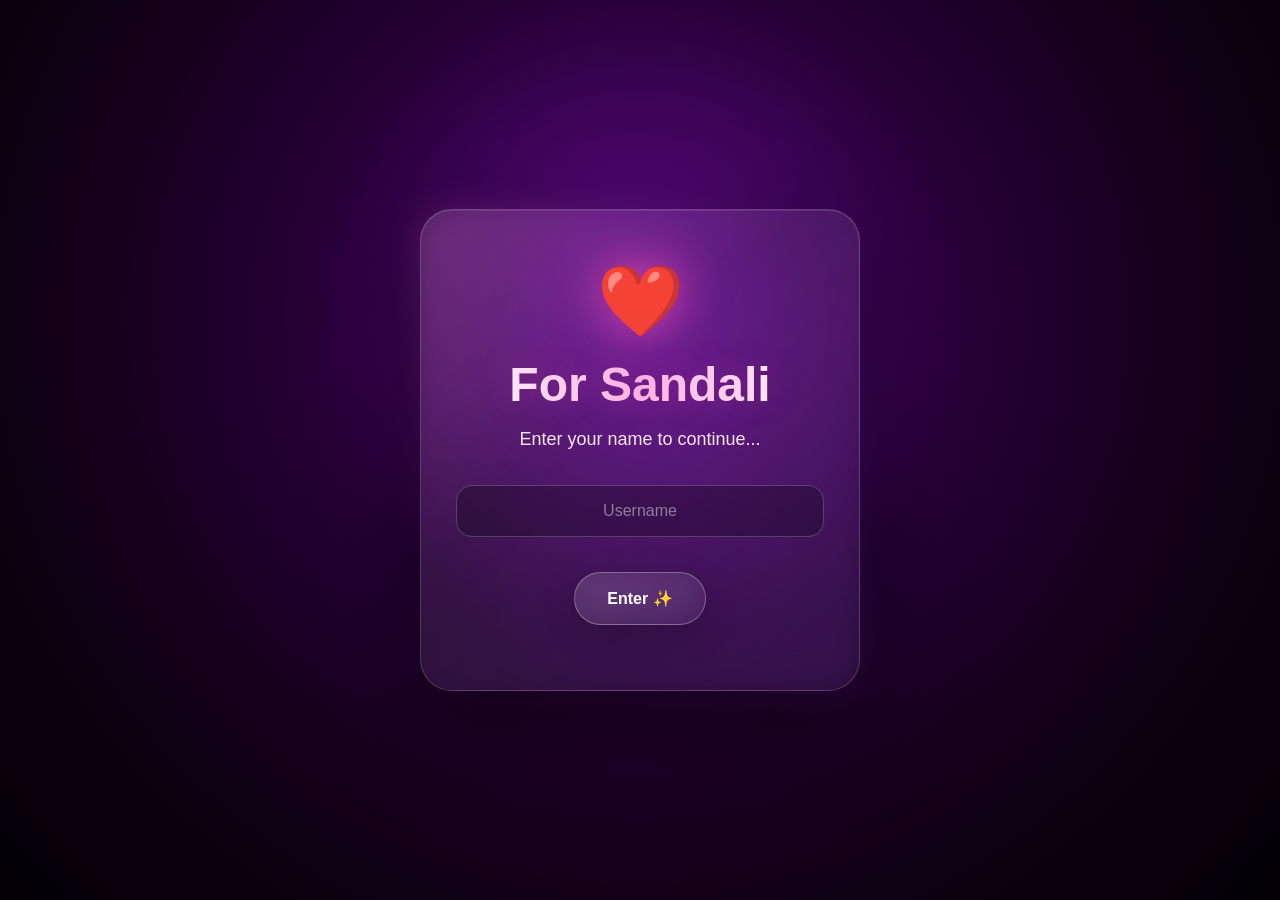
==== index.html @ a313956f "Update index.html" ====
<!DOCTYPE html>
<html lang="si">

<head>
    <meta charset="UTF-8">
    <meta name="viewport" content="width=device-width, initial-scale=1.0">

    <title>For Sandali ❤️</title>

    <link rel="stylesheet" href="style.css">
</head>

<body>

<div id="stars"></div>
<div id="hearts"></div>


<!-- Floating save icon used by the global text-edit system -->
<div id="floatingSaveIcon" class="floating-save-icon hidden">💾</div>


<!-- ================================
     LOGIN
================================ -->

<section id="login" class="scene active">

    <div class="login-box">

        <div class="login-heart">❤️</div>

        <h1 class="editable" data-edit-key="loginTitle">For Sandali</h1>

        <p class="editable" data-edit-key="loginSubtitle">Enter your name to continue...</p>

        <input
            id="usernameInput"
            type="text"
            placeholder="Username"
            autocomplete="off"
        >

        <button id="loginButton" class="main-button">
            Enter ✨
        </button>

        <p id="loginError" class="login-error"></p>

    </div>

</section>


<!-- ================================
     MUSIC
================================ -->

<input
    type="file"
    id="musicInput"
    accept="audio/*"
    hidden
>

<div id="musicControls" class="music-controls hidden">

    <button id="musicButton">
        🎵 Music
    </button>

    <button id="removeMusicButton">
        🗑 Remove
    </button>

</div>

<audio id="music" loop preload="auto">
    <source src="audio/birthday.MP3" type="audio/mpeg">
</audio>


<!-- ================================
     INTRO
================================ -->

<section id="intro" class="scene">

    <div class="scene-content">

        <div class="tiny-title editable" data-edit-key="introTiny">
            A LITTLE SOMETHING
        </div>

        <h1 class="editable" data-edit-key="introTitle">Sandali...</h1>

        <p class="intro-line editable" data-edit-key="introText">
            I made a little place<br>
            just for you. ❤️
        </p>

        <button id="startButton" class="main-button">
            Enter My Little World ✨
        </button>

    </div>

</section>


<!-- ================================
     BIRTHDAY
================================ -->

<section id="birthday" class="scene">

    <div class="scene-content">

        <div class="date editable" data-edit-key="birthdayDate">
            27 • 08 • 2026
        </div>

        <div class="cake">
            🎂
        </div>

        <h1 class="editable" data-edit-key="birthdayTitle">Happy Birthday</h1>

        <h2 class="editable" data-edit-key="birthdaySubtitle">Sandali ❤️</h2>

        <p class="editable" data-edit-key="birthdayText">
            අද දවස ඔයාගේ...
            <br>
            ඒ නිසා මේ පොඩි surprise එකත් ඔයාට.
        </p>

        <button id="memoriesButton" class="main-button">
            Our Memories 📸
        </button>

    </div>

</section>


<!-- ================================
     MEMORIES
================================ -->

<section id="memories" class="scene">

    <div class="page-container">

        <div class="section-title">

            <span class="editable" data-edit-key="memoriesNum">01</span>

            <h1 class="editable" data-edit-key="memoriesTitle">Our Memories</h1>

            <p class="editable" data-edit-key="memoriesSubtitle">
                Things I don't want to forget...
            </p>

        </div>


        <!-- UPLOAD -->

        <label
            for="photoInput"
            class="upload-box"
            id="photoUploadBox"
        >

            <div class="upload-icon">
                ＋
            </div>

            <strong>
                Click to Upload Photos
            </strong>

            <small>
                Select multiple photos
            </small>

        </label>

        <input
            type="file"
            id="photoInput"
            accept="image/*"
            multiple
            hidden
        >


        <div id="gallery" class="gallery"></div>


        <button id="letterButton" class="main-button">
            There's Something I Want To Say 💌
        </button>

    </div>

</section>


<!-- ================================
     LETTER
================================ -->

<section id="letter" class="scene">

    <div class="page-container letter-page">

        <div class="section-title">

            <span class="editable" data-edit-key="letterNum">02</span>

            <h1 class="editable" data-edit-key="letterSectionTitle">A Letter For You</h1>

            <p class="editable" data-edit-key="letterSectionSubtitle">
                There are things I don't always say...
            </p>

        </div>


        <div
            id="letterText"
            class="letter-paper"
            contenteditable="false"
        >

            <h2>සඳාලි,</h2>

            <p>
                අද ඔයාගේ birthday එක කියන එකට
                වඩා, ඔයා මගේ ජීවිතේට ආපු එක ගැන
                අද මට හිතෙන්නෙ.
            </p>

            <p>
                සමහර මිනිස්සු අපේ ජීවිතේට එන්නේ
                නිකම්ම වගේ පේන්න පුළුවන්.
                ඒත් කාලයක් ගියාම තේරෙනවා,
                ඒ කෙනා ආවේ අපේ දවස්
                වෙනස් කරන්න කියලා.
            </p>

            <p>
                ඔයා එක්ක ගෙවපු පොඩි පොඩි
                moments පවා මට මතකයි.
                සමහර ඒවාට ලොකු story එකක්
                නැති උනාට, මට ඒවා special.
            </p>

            <p>
                ඔයා එක්ක හිනා වෙච්ච වෙලාවක්,
                කතා කරපු වෙලාවක්,
                එකට හිටපු පොඩි moment එකක්
                උනත් මට වටිනවා.
            </p>

            <p>
                මම perfect කෙනෙක් නෙමෙයි.
                ඒක මම දන්නවා.
                ඒත් ඔයා වෙනුවෙන් මට පුළුවන්
                තරම් හොඳ කෙනෙක් වෙන්න
                මම හැමදාම try කරනවා.
            </p>

            <p>
                ඉතින් අද මට කියන්න තියෙන්නේ
                එක දෙයයි...
            </p>

            <p class="highlight">
                ඔයා මගේ ජීවිතේ ඉන්න එක ගැන
                මම ඇත්තටම සතුටුයි. ❤️
            </p>

            <p>
                ඔයාගේ මේ අලුත් අවුරුද්ද
                හිනාවෙන්, සතුටෙන්,
                ලස්සන මතක වලින් පිරෙන්න
                කියලා මම හදවතින්ම ප්‍රාර්ථනා කරනවා.
            </p>

            <p>
                Happy Birthday, Sandali. 🎂❤️
            </p>

            <p class="signature">
                — From someone who is really lucky
                to have you ❤️
            </p>

        </div>


        <div id="editControls" class="edit-controls hidden">

            <p>
                ✏️ Edit Mode
            </p>

            <button id="saveLetterButton" class="small-button">
                💾 Save Letter
            </button>

        </div>


        <div class="edit-hint">
            Only Wolfixe can edit this letter.
        </div>


        <button id="secretButton" class="main-button">
            One More Thing... 🔐
        </button>

    </div>

</section>


<!-- ================================
     SECRET
================================ -->

<section id="secret" class="scene">

    <div class="scene-content">

        <div class="big-heart">
            ❤️
        </div>

        <div class="tiny-title editable" data-edit-key="secretTiny">
            ONE LAST THING
        </div>

        <h1 class="editable" data-edit-key="secretTitle">For You</h1>

        <p class="editable" data-edit-key="secretText">
            Before this little world ends...
        </p>

        <button id="revealButton" class="main-button">
            Open My Last Message ❤️
        </button>


        <div id="finalMessage" class="final-message">

            <h2 class="editable" data-edit-key="finalTitle">Sandali ❤️</h2>

            <p class="editable" data-edit-key="finalText1">
                Happy Birthday to someone
                who means so much to me.
            </p>

            <p class="editable" data-edit-key="finalText2">
                මම හැමදාම ඔයාට ලොකු දේවල්
                දෙන්න පුළුවන් කෙනෙක් වෙන්න
                බැරි වෙන්න පුළුවන්.
                ඒත් ඔයාට හොඳ මතකයක්
                වෙන්න පුළුවන් හැම moment එකක්ම
                මට වටිනවා.
            </p>

            <p class="editable" data-edit-key="finalText3">
                මේ birthday එකේ ඉඳන්
                ඉස්සරහට එන හැම birthday එකක්ම
                ඔයා හිනාවෙලා සමරනවා දකින්න
                මම කැමතියි. ❤️
            </p>

            <h3 class="editable" data-edit-key="finalHeading">
                Happy Birthday, Sandali 🎂
            </h3>

            <div class="final-heart">
                ❤️
            </div>

        </div>

    </div>

</section>


<!-- ================================
     PHOTO VIEWER
================================ -->

<div id="photoViewer" class="photo-viewer">

    <button id="closeViewer" class="close-viewer">
        ×
    </button>

    <img id="viewerImage" src="" alt="Photo">

</div>


<script src="script.js"></script>

</body>
</html>
---- style.css ----
/* =========================================================
   SANDALI BIRTHDAY WEBSITE
   CINEMATIC STYLE SYSTEM
========================================================= */

* {
    margin: 0;
    padding: 0;
    box-sizing: border-box;
}

html,
body {
    width: 100%;
    height: 100%;
}

body {
    overflow: hidden;

    font-family:
        "Segoe UI",
        "Noto Sans Sinhala",
        Arial,
        sans-serif;

    color: white;

    background: #050008;
}


/* =========================================================
   GLOBAL ATMOSPHERE
========================================================= */

body::before {
    content: "";

    position: fixed;

    inset: 0;

    pointer-events: none;

    background:
        radial-gradient(
            circle at 50% 50%,
            rgba(255, 80, 180, 0.06),
            transparent 45%
        );

    z-index: 0;
}


/* =========================================================
   STARS
========================================================= */

#stars {
    position: fixed;

    inset: 0;

    pointer-events: none;

    background-image:
        radial-gradient(
            2px 2px at 10% 20%,
            rgba(255,255,255,0.9),
            transparent
        ),
        radial-gradient(
            1px 1px at 25% 70%,
            rgba(255,255,255,0.8),
            transparent
        ),
        radial-gradient(
            2px 2px at 42% 30%,
            rgba(255,255,255,0.7),
            transparent
        ),
        radial-gradient(
            1px 1px at 58% 80%,
            rgba(255,255,255,0.8),
            transparent
        ),
        radial-gradient(
            2px 2px at 72% 25%,
            rgba(255,255,255,0.8),
            transparent
        ),
        radial-gradient(
            1px 1px at 88% 65%,
            rgba(255,255,255,0.9),
            transparent
        ),
        radial-gradient(
            2px 2px at 94% 12%,
            rgba(255,255,255,0.7),
            transparent
        );

    opacity: 0.55;

    animation:
        starPulse
        5s
        ease-in-out
        infinite alternate;

    z-index: 1;
}

@keyframes starPulse {

    from {
        opacity: 0.3;
    }

    to {
        opacity: 0.75;
    }
}


/* =========================================================
   HEARTS
========================================================= */

#hearts {
    position: fixed;

    inset: 0;

    pointer-events: none;

    overflow: hidden;

    z-index: 50;
}

.heart {
    position: absolute;

    bottom: -40px;

    filter:
        drop-shadow(
            0 0 8px
            rgba(255,100,200,0.4)
        );

    animation:
        heartFloat
        linear
        forwards;

    opacity: 0;
}

@keyframes heartFloat {

    0% {

        transform:
            translateY(0)
            rotate(0deg)
            scale(0.7);

        opacity: 0;
    }

    15% {

        opacity: 0.75;
    }

    50% {

        transform:
            translateY(-50vh)
            rotate(180deg)
            scale(1);
    }

    100% {

        transform:
            translateY(-115vh)
            rotate(360deg)
            scale(0.7);

        opacity: 0;
    }
}


/* =========================================================
   SCENES
========================================================= */

.scene {
    position: fixed;

    inset: 0;

    display: flex;

    justify-content: center;

    align-items: center;

    text-align: center;

    opacity: 0;

    visibility: hidden;

    transform:
        scale(1.06)
        translateY(10px);

    filter: blur(3px);

    transition:
        opacity 0.9s ease,
        transform 0.9s ease,
        filter 0.9s ease,
        visibility 0.9s;

    z-index: 5;
}

.scene.active {

    opacity: 1;

    visibility: visible;

    transform:
        scale(1)
        translateY(0);

    filter: blur(0);
}


/* =========================================================
   BACKGROUNDS
========================================================= */

#login,
#intro {

    background:
        radial-gradient(
            circle at 50% 35%,
            #650b91 0%,
            #260036 38%,
            #100014 70%,
            #030005 100%
        );
}

#birthday {

    background:
        radial-gradient(
            circle at 50% 30%,
            #a11268 0%,
            #45002f 35%,
            #1c0019 65%,
            #040006 100%
        );
}

#memories {

    background:
        radial-gradient(
            circle at 50% 30%,
            #5c1b91 0%,
            #26003c 40%,
            #0d0017 70%,
            #020004 100%
        );
}

#letter {

    background:
        radial-gradient(
            circle at 50% 30%,
            #711c52 0%,
            #35001f 40%,
            #13000e 70%,
            #030004 100%
        );

    overflow-y: auto;
}

#secret {

    background:
        radial-gradient(
            circle at 50% 30%,
            #ad125f 0%,
            #4c002d 35%,
            #1d0017 65%,
            #030004 100%
        );
}


/* =========================================================
   LOGIN
========================================================= */

.login-box {

    position: relative;

    width: min(440px, 90%);

    padding: 50px 35px;

    border-radius: 32px;

    background:
        linear-gradient(
            145deg,
            rgba(255,255,255,0.11),
            rgba(255,255,255,0.035)
        );

    border:
        1px solid
        rgba(255,255,255,0.18);

    backdrop-filter:
        blur(25px);

    box-shadow:
        0 30px 100px
        rgba(0,0,0,0.5),

        inset 0 1px 0
        rgba(255,255,255,0.1);

    animation:
        contentAppear
        1s ease;
}

.login-box::before {

    content: "";

    position: absolute;

    inset: -2px;

    border-radius: inherit;

    background:
        linear-gradient(
            135deg,
            rgba(255,120,210,0.35),
            transparent 40%,
            rgba(160,80,255,0.25)
        );

    z-index: -1;

    filter: blur(15px);

    opacity: 0.5;
}

.login-heart {

    font-size: 70px;

    margin-bottom: 15px;

    filter:
        drop-shadow(
            0 0 25px
            rgba(255,80,180,0.8)
        );

    animation:
        heartbeat
        1.5s
        infinite;
}

.login-box h1 {

    font-size: 48px;

    margin-bottom: 10px;

    background:
        linear-gradient(
            90deg,
            #ffffff,
            #ffb9e4,
            #ffffff
        );

    -webkit-background-clip: text;

    -webkit-text-fill-color: transparent;
}

.login-box input {

    width: 100%;

    margin-top: 28px;

    padding: 16px 18px;

    border-radius: 16px;

    border:
        1px solid
        rgba(255,255,255,0.2);

    outline: none;

    background:
        rgba(0,0,0,0.25);

    color: white;

    font-size: 16px;

    text-align: center;

    transition:
        border 0.3s ease,
        box-shadow 0.3s ease;
}

.login-box input:focus {

    border-color:
        rgba(255,150,220,0.7);

    box-shadow:
        0 0 25px
        rgba(255,100,190,0.2);
}

.login-box input::placeholder {

    color:
        rgba(255,255,255,0.45);
}

.login-error {

    margin-top: 15px;

    color:
        #ff8dbf !important;

    font-size:
        14px !important;
}


/* =========================================================
   CONTENT
========================================================= */

.scene-content {

    position: relative;

    z-index: 10;

    width: min(900px, 90%);

    animation:
        contentAppear
        1s ease;
}

@keyframes contentAppear {

    from {

        opacity: 0;

        transform:
            translateY(35px)
            scale(0.98);
    }

    to {

        opacity: 1;

        transform:
            translateY(0)
            scale(1);
    }
}

.page-container {

    position: relative;

    z-index: 10;

    width: min(1050px, 92%);

    height: 90vh;

    overflow-y: auto;

    padding:
        35px 20px 80px;

    scrollbar-width: thin;

    scrollbar-color:
        rgba(255,150,210,0.45)
        transparent;
}

.page-container::-webkit-scrollbar {

    width: 5px;
}

.page-container::-webkit-scrollbar-thumb {

    background:
        rgba(255,150,210,0.45);

    border-radius: 20px;
}


/* =========================================================
   TEXT
========================================================= */

.tiny-title {

    font-size: 13px;

    letter-spacing: 7px;

    text-transform: uppercase;

    opacity: 0.65;

    margin-bottom: 20px;
}

.date {

    font-size: 16px;

    letter-spacing: 7px;

    color:
        #ffb9df;

    margin-bottom: 25px;

    text-shadow:
        0 0 20px
        rgba(255,120,200,0.5);
}

h1 {

    font-size:
        clamp(42px, 8vw, 90px);

    margin-bottom: 15px;

    background:
        linear-gradient(
            90deg,
            #ffffff,
            #ffb5df,
            #ffffff
        );

    -webkit-background-clip: text;

    -webkit-text-fill-color: transparent;

    text-shadow:
        0 0 35px
        rgba(255,100,200,0.25);
}

h2 {

    font-size:
        clamp(30px, 5vw, 55px);

    color:
        #ff9dd6;

    margin-bottom: 25px;

    text-shadow:
        0 0 25px
        rgba(255,90,190,0.3);
}

p {

    font-size: 18px;

    line-height: 1.9;

    color:
        #f8e5f2;
}

.intro-line {

    font-size: 21px;

    color:
        #ead3e5;
}


/* =========================================================
   BUTTONS
========================================================= */

.main-button,
.small-button,
.music-controls button {

    position: relative;

    border:
        1px solid
        rgba(255,255,255,0.3);

    color: white;

    background:
        linear-gradient(
            135deg,
            rgba(255,255,255,0.11),
            rgba(255,255,255,0.04)
        );

    cursor: pointer;

    backdrop-filter:
        blur(15px);

    overflow: hidden;

    transition:
        transform 0.3s ease,
        background 0.3s ease,
        box-shadow 0.3s ease;
}

.main-button::before {

    content: "";

    position: absolute;

    top: 0;
    left: -120%;

    width: 80%;
    height: 100%;

    background:
        linear-gradient(
            90deg,
            transparent,
            rgba(255,255,255,0.25),
            transparent
        );

    transform:
        skewX(-20deg);

    transition:
        left 0.6s ease;
}

.main-button:hover::before {

    left: 140%;
}

.main-button {

    margin-top: 35px;

    padding:
        16px 32px;

    border-radius: 50px;

    font-size: 16px;

    font-weight: bold;

    box-shadow:
        0 10px 35px
        rgba(0,0,0,0.2);
}

.main-button:hover,
.small-button:hover,
.music-controls button:hover {

    transform:
        translateY(-4px)
        scale(1.03);

    background:
        rgba(255,100,190,0.18);

    box-shadow:
        0 15px 55px
        rgba(255,90,190,0.35);
}

.main-button:active {

    transform:
        scale(0.96);
}

.small-button {

    padding:
        10px 20px;

    border-radius: 30px;
}


/* =========================================================
   MUSIC
========================================================= */

.music-controls {

    position: fixed;

    top: 18px;

    right: 18px;

    z-index: 100;

    display: flex;

    gap: 8px;
}

.music-controls button {

    padding:
        10px 15px;

    border-radius: 30px;

    font-size: 13px;
}

.music-controls button:first-child {

    box-shadow:
        0 0 20px
        rgba(255,100,190,0.15);
}

.hidden {

    display: none !important;
}


/* =========================================================
   CAKE
========================================================= */

.cake {

    font-size: 95px;

    margin-bottom: 10px;

    filter:
        drop-shadow(
            0 0 25px
            rgba(255,150,210,0.6)
        );

    animation:
        cakeFloat
        2s
        ease-in-out
        infinite;
}

@keyframes cakeFloat {

    0%,
    100% {

        transform:
            translateY(0)
            rotate(-2deg);
    }

    50% {

        transform:
            translateY(-14px)
            rotate(2deg);
    }
}


/* =========================================================
   SECTION TITLE
========================================================= */

.section-title {

    margin-bottom: 35px;
}

.section-title span {

    display: block;

    color:
        #ff9fd8;

    letter-spacing: 5px;

    font-size: 13px;

    margin-bottom: 10px;

    text-shadow:
        0 0 15px
        rgba(255,100,190,0.4);
}

.section-title h1 {

    font-size:
        clamp(38px, 6vw, 65px);
}


/* =========================================================
   PHOTO UPLOAD
========================================================= */

.upload-box {

    display: flex;

    flex-direction: column;

    justify-content: center;

    align-items: center;

    width:
        min(500px, 90%);

    min-height: 160px;

    margin:
        0 auto 35px;

    padding: 25px;

    border:
        1px dashed
        rgba(255,180,225,0.55);

    border-radius: 25px;

    background:
        rgba(255,255,255,0.05);

    cursor: pointer;

    transition:
        transform 0.3s ease,
        background 0.3s ease,
        border 0.3s ease,
        box-shadow 0.3s ease;
}

.upload-box:hover {

    transform:
        translateY(-4px);

    background:
        rgba(255,120,200,0.1);

    border-color:
        rgba(255,180,225,0.9);

    box-shadow:
        0 15px 45px
        rgba(255,80,180,0.15);
}

.upload-icon {

    font-size: 42px;

    margin-bottom: 8px;

    color:
        #ff9dd6;

    text-shadow:
        0 0 20px
        rgba(255,100,200,0.6);
}

.upload-box strong {

    font-size: 17px;
}

.upload-box small {

    margin-top: 5px;

    opacity: 0.6;
}


/* =========================================================
   GALLERY
========================================================= */

.gallery {

    display: grid;

    grid-template-columns:
        repeat(
            auto-fit,
            minmax(180px, 1fr)
        );

    gap: 22px;

    max-width: 950px;

    margin: 0 auto;
}

.photo-card {

    position: relative;

    aspect-ratio: 1 / 1;

    border-radius: 20px;

    overflow: hidden;

    background:
        linear-gradient(
            145deg,
            #220027,
            #0b000f
        );

    border:
        1px solid
        rgba(255,255,255,0.15);

    cursor: pointer;

    box-shadow:
        0 15px 45px
        rgba(0,0,0,0.35);

    animation:
        photoAppear
        0.7s ease;

    transition:
        transform 0.35s ease,
        box-shadow 0.35s ease;
}

.photo-card:hover {

    transform:
        translateY(-7px)
        scale(1.025);

    box-shadow:
        0 25px 65px
        rgba(255,80,190,0.25);
}

.photo-card::after {

    content: "";

    position: absolute;

    inset: 0;

    background:
        linear-gradient(
            180deg,
            transparent 55%,
            rgba(0,0,0,0.35)
        );

    pointer-events: none;
}

.photo-card img {

    width: 100%;

    height: 100%;

    object-fit: cover;

    transition:
        transform 0.6s ease;
}

.photo-card:hover img {

    transform:
        scale(1.09);
}

@keyframes photoAppear {

    from {

        opacity: 0;

        transform:
            scale(0.8)
            translateY(20px);
    }

    to {

        opacity: 1;

        transform:
            scale(1)
            translateY(0);
    }
}


/* =========================================================
   LETTER
========================================================= */

.letter-page {

    max-width: 900px;
}

.letter-paper {

    position: relative;

    width:
        min(750px, 95%);

    margin: auto;

    padding:
        50px 55px;

    text-align: left;

    color:
        #3a2332;

    background:
        linear-gradient(
            135deg,
            #fff8f1,
            #f5e5d7
        );

    border-radius: 8px;

    box-shadow:
        0 35px 100px
        rgba(0,0,0,0.5);

    font-family:
        "Noto Serif Sinhala",
        Georgia,
        serif;

    line-height: 2;

    outline: none;

    transform:
        rotate(-0.3deg);

    transition:
        box-shadow 0.3s ease,
        transform 0.3s ease;
}

.letter-paper::before {

    content: "";

    position: absolute;

    inset: 0;

    pointer-events: none;

    opacity: 0.18;

    background:
        repeating-linear-gradient(
            0deg,
            transparent,
            transparent 31px,
            rgba(100,60,60,0.15) 32px
        );
}

.letter-paper[contenteditable="true"] {

    cursor: text;

    transform:
        rotate(0deg);

    box-shadow:
        0 0 0 2px
        rgba(255,120,190,0.6),

        0 0 40px
        rgba(255,100,190,0.2),

        0 35px 100px
        rgba(0,0,0,0.5);
}

.letter-paper h2 {

    position: relative;

    color:
        #6e244c;

    font-size: 32px;

    margin-bottom: 25px;
}

.letter-paper p {

    position: relative;

    color:
        #3a2332;

    font-size: 17px;

    line-height: 2;

    margin-bottom: 20px;
}

.letter-paper .highlight {

    color:
        #9a275e;

    font-weight: bold;

    font-size: 20px;

    text-shadow:
        0 0 15px
        rgba(180,50,110,0.15);
}

.signature {

    text-align: right;

    font-style: italic;

    margin-top: 30px;
}

.edit-controls {

    margin-top: 20px;
}

.edit-controls p {

    color:
        #ff9dd6;

    font-size: 14px;

    margin-bottom: 8px;
}

.edit-hint {

    margin-top: 15px;

    font-size: 12px;

    opacity: 0.55;
}


/* =========================================================
   SECRET
========================================================= */

.big-heart {

    font-size: 115px;

    filter:
        drop-shadow(
            0 0 30px
            rgba(255,70,150,0.7)
        );

    animation:
        heartbeat
        1.2s
        infinite;
}

@keyframes heartbeat {

    0% {

        transform:
            scale(1);
    }

    15% {

        transform:
            scale(1.17);
    }

    30% {

        transform:
            scale(1);
    }

    45% {

        transform:
            scale(1.1);
    }

    60%,
    100% {

        transform:
            scale(1);
    }
}

.final-message {

    display: none;

    max-width: 650px;

    margin:
        35px auto 0;

    padding: 32px;

    border-radius: 28px;

    background:
        linear-gradient(
            145deg,
            rgba(255,255,255,0.1),
            rgba(255,255,255,0.04)
        );

    border:
        1px solid
        rgba(255,255,255,0.16);

    backdrop-filter:
        blur(20px);

    box-shadow:
        0 25px 80px
        rgba(0,0,0,0.3);

    animation:
        finalReveal
        1s ease;
}

.final-message.show {

    display: block;
}

@keyframes finalReveal {

    from {

        opacity: 0;

        transform:
            translateY(25px)
            scale(0.9);
    }

    to {

        opacity: 1;

        transform:
            translateY(0)
            scale(1);
    }
}

.final-message h3 {

    margin-top: 25px;

    color:
        #ff9dd7;

    font-size: 23px;
}

.final-heart {

    font-size: 50px;

    margin-top: 15px;

    filter:
        drop-shadow(
            0 0 20px
            rgba(255,80,180,0.6)
        );
}


/* =========================================================
   PHOTO VIEWER
========================================================= */

.photo-viewer {

    position: fixed;

    inset: 0;

    z-index: 200;

    display: none;

    justify-content: center;

    align-items: center;

    padding: 30px;

    background:
        rgba(0,0,0,0.82);

    backdrop-filter:
        blur(12px);
}

.photo-viewer.show {

    display: flex;

    animation:
        viewerAppear
        0.35s ease;
}

@keyframes viewerAppear {

    from {

        opacity: 0;
    }

    to {

        opacity: 1;
    }
}

.photo-viewer img {

    max-width: 90%;

    max-height: 90%;

    object-fit: contain;

    border-radius: 12px;

    box-shadow:
        0 30px 100px
        rgba(0,0,0,0.7);

    animation:
        viewerImageAppear
        0.4s ease;
}

@keyframes viewerImageAppear {

    from {

        transform:
            scale(0.85);
    }

    to {

        transform:
            scale(1);
    }
}

.close-viewer {

    position: absolute;

    top: 20px;

    right: 25px;

    width: 48px;

    height: 48px;

    border-radius: 50%;

    border:
        1px solid
        rgba(255,255,255,0.2);

    background:
        rgba(255,255,255,0.1);

    color: white;

    font-size: 30px;

    cursor: pointer;

    transition:
        transform 0.25s ease,
        background 0.25s ease;
}

.close-viewer:hover {

    transform:
        rotate(90deg)
        scale(1.08);

    background:
        rgba(255,100,190,0.2);
}


/* =========================================================
   MOBILE
========================================================= */

@media (max-width: 600px) {

    .music-controls {

        top: 10px;

        right: 10px;
    }

    .music-controls button {

        font-size: 11px;

        padding:
            8px 10px;
    }

    .login-box {

        width: 92%;

        padding:
            38px 20px;
    }

    .login-box h1 {

        font-size: 38px;
    }

    .login-heart {

        font-size: 58px;
    }

    .page-container {

        width: 95%;

        height: 92vh;

        padding:
            25px 10px 60px;
    }

    .tiny-title {

        letter-spacing: 4px;

        font-size: 11px;
    }

    .intro-line {

        font-size: 18px;
    }

    .date {

        font-size: 13px;

        letter-spacing: 4px;
    }

    .cake {

        font-size: 75px;
    }

    .letter-paper {

        width: 96%;

        padding:
            32px 22px;

        transform:
            rotate(0);
    }

    .letter-paper p {

        font-size: 15px;

        line-height: 1.9;
    }

    .letter-paper h2 {

        font-size: 27px;
    }

    .gallery {

        grid-template-columns:
            repeat(2, 1fr);

        gap: 10px;
    }

    .photo-card {

        border-radius: 14px;
    }

    .upload-box {

        min-height: 140px;
    }

    .big-heart {

        font-size: 82px;
    }

    .final-message {

        width: 94%;

        padding: 24px 18px;
    }

    .final-message p {

        font-size: 15px;
    }

    .main-button {

        padding:
            14px 24px;

        font-size: 14px;
    }
}


/* =========================================================
   GLOBAL EDIT-ANYWHERE SYSTEM
========================================================= */

.editable.edit-active {

    cursor: text;

    border-radius: 6px;

    transition:
        outline 0.2s ease,
        background 0.2s ease;
}

.editable.edit-active:hover {

    outline:
        1px dashed
        rgba(255,150,220,0.55);

    background:
        rgba(255,150,220,0.06);
}

.editable.edit-active:focus {

    outline:
        1px solid
        rgba(255,150,220,0.85);

    background:
        rgba(255,150,220,0.1);
}

.floating-save-icon {

    position: absolute;

    z-index: 500;

    width: 38px;

    height: 38px;

    display: flex;

    justify-content: center;

    align-items: center;

    border-radius: 50%;

    font-size: 17px;

    cursor: pointer;

    color: white;

    background:
        linear-gradient(
            135deg,
            #ff6fb0,
            #a94bff
        );

    box-shadow:
        0 8px 25px
        rgba(0,0,0,0.4);

    transition:
        transform 0.2s ease,
        box-shadow 0.2s ease;
}

.floating-save-icon:hover {

    transform: scale(1.12);

    box-shadow:
        0 10px 30px
        rgba(255,90,190,0.5);
}

.floating-save-icon.hidden {

    display: none;
}


/* Keep the floating icon usable on small screens */
@media (max-width: 600px) {

    .floating-save-icon {

        width: 32px;

        height: 32px;

        font-size: 14px;
    }

}


/* =========================================================
   REDUCED MOTION
========================================================= */

@media (prefers-reduced-motion: reduce) {

    *,
    *::before,
    *::after {

        animation-duration: 0.01ms !important;

        animation-iteration-count: 1 !important;

        scroll-behavior: auto !important;

        transition-duration: 0.01ms !important;
    }
}
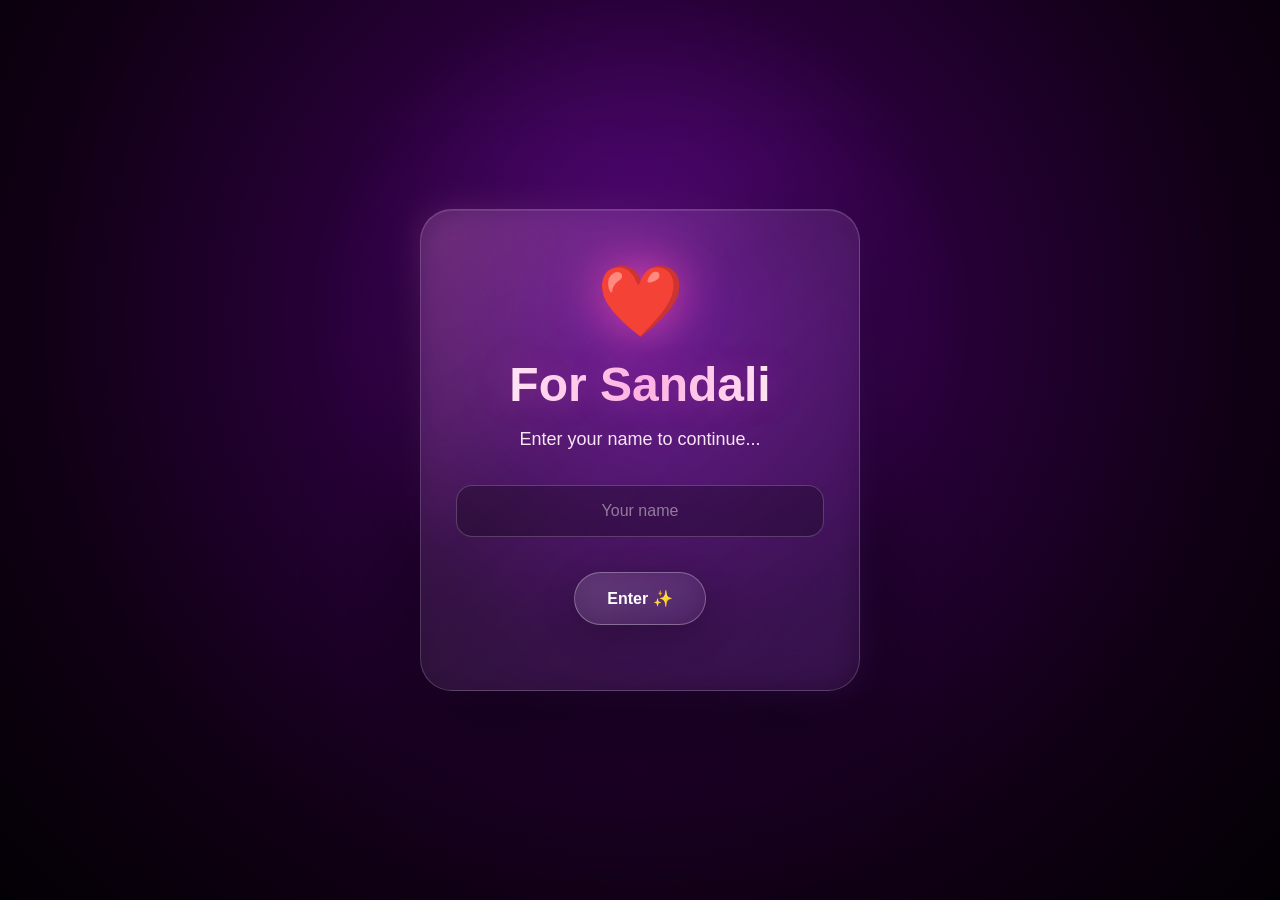
==== commit b7618f84: "Update index.html" ====
--- a/index.html
+++ b/index.html
@@ -2,104 +2,221 @@
 <html lang="si">
 
 <head>
+
     <meta charset="UTF-8">
-    <meta name="viewport" content="width=device-width, initial-scale=1.0">
+
+    <meta
+        name="viewport"
+        content="width=device-width, initial-scale=1.0"
+    >
 
     <title>For Sandali ❤️</title>
 
-    <link rel="stylesheet" href="style.css">
+    <link
+        rel="stylesheet"
+        href="style.css"
+    >
+
 </head>
 
+
 <body>
 
+
+<!-- ========================================
+     BACKGROUND
+======================================== -->
+
 <div id="stars"></div>
+
 <div id="hearts"></div>
 
 
-<!-- Floating save icon used by the global text-edit system -->
-<div id="floatingSaveIcon" class="floating-save-icon hidden">💾</div>
-
-
-<!-- ================================
+<!-- ========================================
      LOGIN
-================================ -->
-
-<section id="login" class="scene active">
+======================================== -->
+
+<section
+    id="login"
+    class="scene active"
+>
 
     <div class="login-box">
 
-        <div class="login-heart">❤️</div>
-
-        <h1 class="editable" data-edit-key="loginTitle">For Sandali</h1>
-
-        <p class="editable" data-edit-key="loginSubtitle">Enter your name to continue...</p>
+        <div class="login-heart">
+            ❤️
+        </div>
+
+        <h1>
+            For Sandali
+        </h1>
+
+        <p>
+            Enter your name to continue...
+        </p>
+
 
         <input
             id="usernameInput"
             type="text"
-            placeholder="Username"
+            placeholder="Your name"
             autocomplete="off"
         >
 
-        <button id="loginButton" class="main-button">
+
+        <button
+            id="loginButton"
+            class="main-button"
+        >
             Enter ✨
         </button>
 
-        <p id="loginError" class="login-error"></p>
+
+        <p
+            id="loginError"
+            class="login-error"
+        ></p>
 
     </div>
 
 </section>
 
 
-<!-- ================================
+
+<!-- ========================================
      MUSIC
-================================ -->
-
-<input
-    type="file"
-    id="musicInput"
-    accept="audio/*"
-    hidden
->
-
-<div id="musicControls" class="music-controls hidden">
+======================================== -->
+
+<audio
+    id="music"
+    loop
+    preload="auto"
+>
+    <source
+        src="audio/birthday.MP3"
+        type="audio/mpeg"
+    >
+</audio>
+
+
+<div
+    id="musicControls"
+    class="music-controls hidden"
+>
 
     <button id="musicButton">
-        🎵 Music
+        🎵 Play Music
     </button>
 
-    <button id="removeMusicButton">
-        🗑 Remove
-    </button>
-
 </div>
 
-<audio id="music" loop preload="auto">
-    <source src="audio/birthday.MP3" type="audio/mpeg">
-</audio>
-
-
-<!-- ================================
+
+
+<!-- ========================================
+     SECURITY
+     ONLY WOLFIXE
+======================================== -->
+
+<button
+    id="securityButton"
+    class="security-button hidden"
+    title="Who is online?"
+>
+    🔐
+</button>
+
+
+
+<!-- ========================================
+     ONLINE USERS POPUP
+======================================== -->
+
+<div
+    id="onlinePopup"
+    class="online-popup"
+>
+
+    <div class="online-box">
+
+        <button
+            id="closeOnline"
+            class="online-close"
+        >
+            ×
+        </button>
+
+
+        <div class="security-big">
+            🔐
+        </div>
+
+
+        <h2>
+            Login Activity
+        </h2>
+
+
+        <p class="online-subtitle">
+            People who recently opened this little world
+        </p>
+
+
+        <div
+            id="onlineUsersList"
+            class="online-users-list"
+        >
+
+            <div class="loading-users">
+                Loading...
+            </div>
+
+        </div>
+
+
+        <div class="online-status">
+            🟢 Live
+        </div>
+
+    </div>
+
+</div>
+
+
+
+<!-- ========================================
      INTRO
-================================ -->
-
-<section id="intro" class="scene">
+======================================== -->
+
+<section
+    id="intro"
+    class="scene"
+>
 
     <div class="scene-content">
 
-        <div class="tiny-title editable" data-edit-key="introTiny">
+        <div class="tiny-title">
             A LITTLE SOMETHING
         </div>
 
-        <h1 class="editable" data-edit-key="introTitle">Sandali...</h1>
-
-        <p class="intro-line editable" data-edit-key="introText">
-            I made a little place<br>
+
+        <h1>
+            Sandali...
+        </h1>
+
+
+        <p class="intro-line">
+
+            I made a little place
+            <br>
             just for you. ❤️
+
         </p>
 
-        <button id="startButton" class="main-button">
+
+        <button
+            id="startButton"
+            class="main-button"
+        >
             Enter My Little World ✨
         </button>
 
@@ -108,34 +225,52 @@
 </section>
 
 
-<!-- ================================
+
+<!-- ========================================
      BIRTHDAY
-================================ -->
-
-<section id="birthday" class="scene">
+======================================== -->
+
+<section
+    id="birthday"
+    class="scene"
+>
 
     <div class="scene-content">
 
-        <div class="date editable" data-edit-key="birthdayDate">
+        <div class="date">
             27 • 08 • 2026
         </div>
+
 
         <div class="cake">
             🎂
         </div>
 
-        <h1 class="editable" data-edit-key="birthdayTitle">Happy Birthday</h1>
-
-        <h2 class="editable" data-edit-key="birthdaySubtitle">Sandali ❤️</h2>
-
-        <p class="editable" data-edit-key="birthdayText">
+
+        <h1>
+            Happy Birthday
+        </h1>
+
+
+        <h2>
+            Sandali ❤️
+        </h2>
+
+
+        <p>
+
             අද දවස ඔයාගේ...
             <br>
             ඒ නිසා මේ පොඩි surprise එකත් ඔයාට.
+
         </p>
 
-        <button id="memoriesButton" class="main-button">
-            Our Memories 📸
+
+        <button
+            id="memoriesButton"
+            class="main-button"
+        >
+            I Have Something For You ✨
         </button>
 
     </div>
@@ -143,89 +278,270 @@
 </section>
 
 
-<!-- ================================
-     MEMORIES
-================================ -->
-
-<section id="memories" class="scene">
-
-    <div class="page-container">
+
+<!-- ========================================
+     SURPRISE / AUDIO
+======================================== -->
+
+<section
+    id="memories"
+    class="scene"
+>
+
+    <div class="surprise-page">
+
+
+        <div class="logged-user">
+
+            ✨ Welcome,
+            <span id="currentUserDisplay">
+                Guest
+            </span>
+
+        </div>
+
+
+        <div class="surprise-number">
+            01
+        </div>
+
+
+        <h1>
+            A Little Surprise
+        </h1>
+
+
+        <p class="surprise-subtitle">
+
+            සමහර දේවල් කියන්නෙ
+            unexpected moments වලින්... ❤️
+
+        </p>
+
+
+
+        <!-- ========================================
+             AUDIO CARD
+        ======================================== -->
+
+        <div class="surprise-card">
+
+            <div class="surprise-icon">
+                🎧
+            </div>
+
+
+            <div class="card-text">
+
+                <h2>
+                    One Little Voice
+                </h2>
+
+                <p>
+                    Sometimes a voice says
+                    more than words.
+                </p>
+
+            </div>
+
+
+            <button
+                id="voiceButton"
+                class="main-button"
+            >
+                ▶ Listen
+            </button>
+
+        </div>
+
+
+
+        <!-- ========================================
+             MESSAGE CARD
+        ======================================== -->
+
+        <div
+            id="messageCard"
+            class="surprise-card message-card"
+        >
+
+            <div class="message-icon">
+                💌
+            </div>
+
+
+            <div class="card-text">
+
+                <h2>
+                    A Message For You
+                </h2>
+
+                <p>
+                    Someone left something here...
+                </p>
+
+            </div>
+
+
+            <button
+                id="openMessageButton"
+                class="main-button"
+            >
+                Open 💌
+            </button>
+
+        </div>
+
+
+
+        <button
+            id="letterButton"
+            class="main-button continue-button"
+        >
+            There's Something More 💌
+        </button>
+
+
+    </div>
+
+</section>
+
+
+
+<!-- ========================================
+     MESSAGE POPUP
+======================================== -->
+
+<div
+    id="messagePopup"
+    class="message-popup"
+>
+
+    <div class="message-letter">
+
+
+        <button
+            id="closeMessage"
+            class="message-close"
+        >
+            ×
+        </button>
+
+
+        <div class="letter-decoration">
+            💌
+        </div>
+
+
+        <div
+            id="cloudMessage"
+            class="cloud-message"
+        >
+
+            <h2>
+                Sandali,
+            </h2>
+
+
+            <p>
+                Please don't smile too much
+                after reading this... 😌❤️
+            </p>
+
+
+            <p>
+
+                මේ පුංචි message එක දැක්කම
+                ඔයාටත් මේ little world එක ගැන
+                පොඩි feeling එකක් එන්න ඕනේ.
+
+            </p>
+
+
+            <p>
+
+                සමහර දේවල් ලොකු විදිහට
+                කියන්න ඕනෙ නෑ...
+                පොඩි message එකක් වුණත්
+                හිතට දැනෙන්න පුළුවන්. ❤️
+
+            </p>
+
+
+            <p class="message-sign">
+                — Wolfixe ✨
+            </p>
+
+        </div>
+
+
+
+        <!-- WOLFIXE EDIT -->
+
+        <div
+            id="messageEditControls"
+            class="message-edit-controls hidden"
+        >
+
+            <span>
+                🔐 Wolfixe Edit Mode
+            </span>
+
+
+            <button
+                id="editMessageButton"
+                class="small-button"
+            >
+                ✏️ Edit
+            </button>
+
+
+            <button
+                id="saveMessageButton"
+                class="small-button"
+            >
+                💾 Save
+            </button>
+
+        </div>
+
+
+    </div>
+
+</div>
+
+
+
+<!-- ========================================
+     LETTER
+======================================== -->
+
+<section
+    id="letter"
+    class="scene"
+>
+
+    <div class="page-container letter-page">
+
 
         <div class="section-title">
 
-            <span class="editable" data-edit-key="memoriesNum">01</span>
-
-            <h1 class="editable" data-edit-key="memoriesTitle">Our Memories</h1>
-
-            <p class="editable" data-edit-key="memoriesSubtitle">
-                Things I don't want to forget...
-            </p>
-
-        </div>
-
-
-        <!-- UPLOAD -->
-
-        <label
-            for="photoInput"
-            class="upload-box"
-            id="photoUploadBox"
-        >
-
-            <div class="upload-icon">
-                ＋
-            </div>
-
-            <strong>
-                Click to Upload Photos
-            </strong>
-
-            <small>
-                Select multiple photos
-            </small>
-
-        </label>
-
-        <input
-            type="file"
-            id="photoInput"
-            accept="image/*"
-            multiple
-            hidden
-        >
-
-
-        <div id="gallery" class="gallery"></div>
-
-
-        <button id="letterButton" class="main-button">
-            There's Something I Want To Say 💌
-        </button>
-
-    </div>
-
-</section>
-
-
-<!-- ================================
-     LETTER
-================================ -->
-
-<section id="letter" class="scene">
-
-    <div class="page-container letter-page">
-
-        <div class="section-title">
-
-            <span class="editable" data-edit-key="letterNum">02</span>
-
-            <h1 class="editable" data-edit-key="letterSectionTitle">A Letter For You</h1>
-
-            <p class="editable" data-edit-key="letterSectionSubtitle">
+            <span>
+                02
+            </span>
+
+
+            <h1>
+                A Letter For You
+            </h1>
+
+
+            <p>
                 There are things I don't always say...
             </p>
 
         </div>
+
 
 
         <div
@@ -234,80 +550,120 @@
             contenteditable="false"
         >
 
-            <h2>සඳාලි,</h2>
-
-            <p>
+            <h2>
+                සඳාලි,
+            </h2>
+
+
+            <p>
+
                 අද ඔයාගේ birthday එක කියන එකට
                 වඩා, ඔයා මගේ ජීවිතේට ආපු එක ගැන
                 අද මට හිතෙන්නෙ.
-            </p>
-
-            <p>
+
+            </p>
+
+
+            <p>
+
                 සමහර මිනිස්සු අපේ ජීවිතේට එන්නේ
                 නිකම්ම වගේ පේන්න පුළුවන්.
                 ඒත් කාලයක් ගියාම තේරෙනවා,
                 ඒ කෙනා ආවේ අපේ දවස්
                 වෙනස් කරන්න කියලා.
-            </p>
-
-            <p>
+
+            </p>
+
+
+            <p>
+
                 ඔයා එක්ක ගෙවපු පොඩි පොඩි
                 moments පවා මට මතකයි.
                 සමහර ඒවාට ලොකු story එකක්
                 නැති උනාට, මට ඒවා special.
-            </p>
-
-            <p>
+
+            </p>
+
+
+            <p>
+
                 ඔයා එක්ක හිනා වෙච්ච වෙලාවක්,
                 කතා කරපු වෙලාවක්,
                 එකට හිටපු පොඩි moment එකක්
                 උනත් මට වටිනවා.
-            </p>
-
-            <p>
+
+            </p>
+
+
+            <p>
+
                 මම perfect කෙනෙක් නෙමෙයි.
                 ඒක මම දන්නවා.
                 ඒත් ඔයා වෙනුවෙන් මට පුළුවන්
                 තරම් හොඳ කෙනෙක් වෙන්න
                 මම හැමදාම try කරනවා.
-            </p>
-
-            <p>
+
+            </p>
+
+
+            <p>
+
                 ඉතින් අද මට කියන්න තියෙන්නේ
                 එක දෙයයි...
-            </p>
+
+            </p>
+
 
             <p class="highlight">
+
                 ඔයා මගේ ජීවිතේ ඉන්න එක ගැන
                 මම ඇත්තටම සතුටුයි. ❤️
-            </p>
-
-            <p>
+
+            </p>
+
+
+            <p>
+
                 ඔයාගේ මේ අලුත් අවුරුද්ද
                 හිනාවෙන්, සතුටෙන්,
                 ලස්සන මතක වලින් පිරෙන්න
                 කියලා මම හදවතින්ම ප්‍රාර්ථනා කරනවා.
-            </p>
-
-            <p>
+
+            </p>
+
+
+            <p>
+
                 Happy Birthday, Sandali. 🎂❤️
-            </p>
+
+            </p>
+
 
             <p class="signature">
+
                 — From someone who is really lucky
                 to have you ❤️
-            </p>
-
-        </div>
-
-
-        <div id="editControls" class="edit-controls hidden">
+
+            </p>
+
+        </div>
+
+
+
+        <div
+            id="editControls"
+            class="edit-controls hidden"
+        >
 
             <p>
                 ✏️ Edit Mode
             </p>
 
-            <button id="saveLetterButton" class="small-button">
+
+            <button
+                id="saveLetterButton"
+                class="small-button"
+            >
                 💾 Save Letter
             </button>
 
@@ -319,7 +675,11 @@
         </div>
 
 
-        <button id="secretButton" class="main-button">
+
+        <button
+            id="secretButton"
+            class="main-button"
+        >
             One More Thing... 🔐
         </button>
 
@@ -328,61 +688,90 @@
 </section>
 
 
-<!-- ================================
+
+<!-- ========================================
      SECRET
-================================ -->
-
-<section id="secret" class="scene">
+======================================== -->
+
+<section
+    id="secret"
+    class="scene"
+>
 
     <div class="scene-content">
+
 
         <div class="big-heart">
             ❤️
         </div>
 
-        <div class="tiny-title editable" data-edit-key="secretTiny">
+
+        <div class="tiny-title">
             ONE LAST THING
         </div>
 
-        <h1 class="editable" data-edit-key="secretTitle">For You</h1>
-
-        <p class="editable" data-edit-key="secretText">
+
+        <h1>
+            For You
+        </h1>
+
+
+        <p>
             Before this little world ends...
         </p>
 
-        <button id="revealButton" class="main-button">
+
+        <button
+            id="revealButton"
+            class="main-button"
+        >
             Open My Last Message ❤️
         </button>
 
 
-        <div id="finalMessage" class="final-message">
-
-            <h2 class="editable" data-edit-key="finalTitle">Sandali ❤️</h2>
-
-            <p class="editable" data-edit-key="finalText1">
+
+        <div
+            id="finalMessage"
+            class="final-message"
+        >
+
+            <h2>
+                Sandali ❤️
+            </h2>
+
+
+            <p>
                 Happy Birthday to someone
                 who means so much to me.
             </p>
 
-            <p class="editable" data-edit-key="finalText2">
+
+            <p>
+
                 මම හැමදාම ඔයාට ලොකු දේවල්
-                දෙන්න පුළුවන් කෙනෙක් වෙන්න
-                බැරි වෙන්න පුළුවන්.
+                දෙන්න පුළුවන් කෙනෙක්
+                වෙන්න බැරි වෙන්න පුළුවන්.
                 ඒත් ඔයාට හොඳ මතකයක්
                 වෙන්න පුළුවන් හැම moment එකක්ම
                 මට වටිනවා.
-            </p>
-
-            <p class="editable" data-edit-key="finalText3">
+
+            </p>
+
+
+            <p>
+
                 මේ birthday එකේ ඉඳන්
                 ඉස්සරහට එන හැම birthday එකක්ම
                 ඔයා හිනාවෙලා සමරනවා දකින්න
                 මම කැමතියි. ❤️
-            </p>
-
-            <h3 class="editable" data-edit-key="finalHeading">
+
+            </p>
+
+
+            <h3>
                 Happy Birthday, Sandali 🎂
             </h3>
+
 
             <div class="final-heart">
                 ❤️
@@ -395,22 +784,9 @@
 </section>
 
 
-<!-- ================================
-     PHOTO VIEWER
-================================ -->
-
-<div id="photoViewer" class="photo-viewer">
-
-    <button id="closeViewer" class="close-viewer">
-        ×
-    </button>
-
-    <img id="viewerImage" src="" alt="Photo">
-
-</div>
-
 
 <script src="script.js"></script>
 
 </body>
+
 </html>
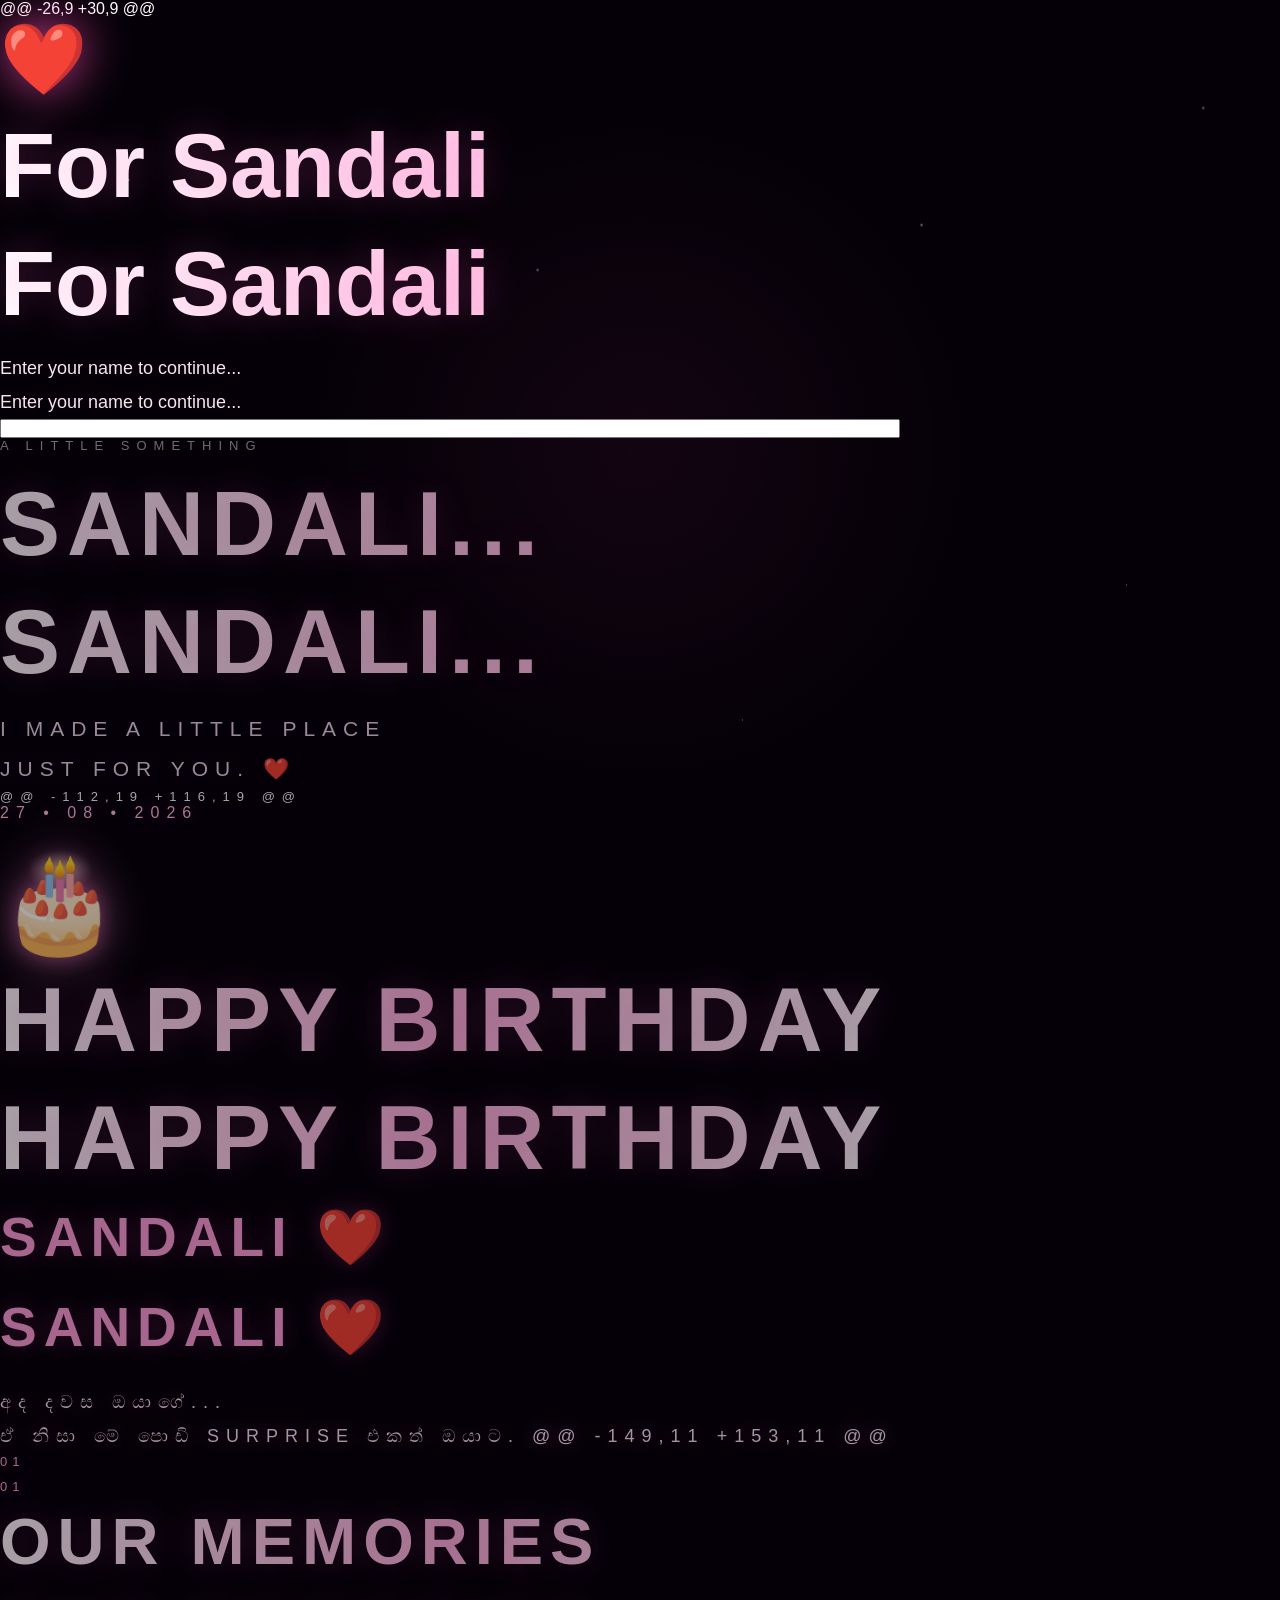
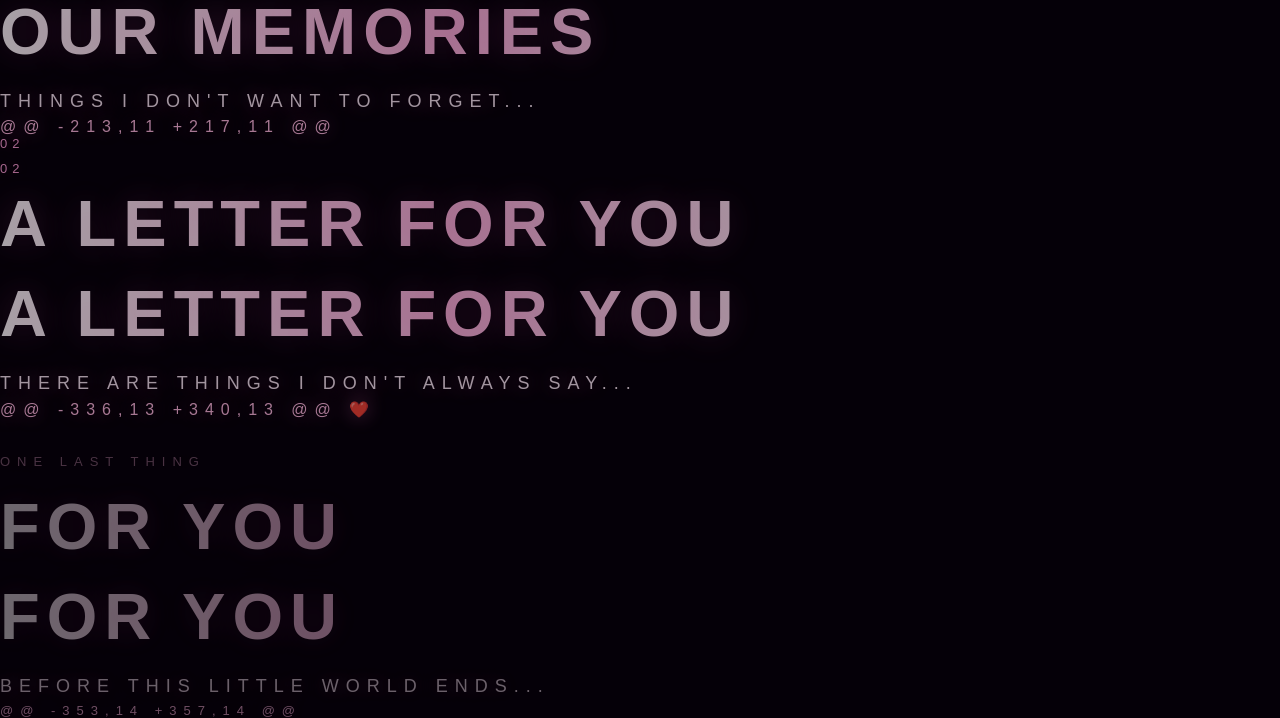
==== commit 21593bb7: "Update index.html" ====
--- a/index.html
+++ b/index.html
@@ -2,791 +2,158 @@
 <html lang="si">
 
 <head>
-
     <meta charset="UTF-8">
-
-    <meta
-        name="viewport"
-        content="width=device-width, initial-scale=1.0"
-    >
+    <meta name="viewport" content="width=device-width, initial-scale=1.0">
 
     <title>For Sandali ❤️</title>
 
-    <link
-        rel="stylesheet"
-        href="style.css"
-    >
-
+    <link rel="stylesheet" href="style.css">
 </head>
-
 
 <body>
 
-
-<!-- ========================================
-     BACKGROUND
-======================================== -->
-
 <div id="stars"></div>
-
 <div id="hearts"></div>
 
 
-<!-- ========================================
+<!-- Floating save icon used by the global text-edit system -->
+<div id="floatingSaveIcon" class="floating-save-icon hidden">💾</div>
+
+
+<!-- ================================
      LOGIN
-======================================== -->
+================================ -->
+@@ -26,9 +30,9 @@
 
-<section
-    id="login"
-    class="scene active"
->
+        <div class="login-heart">❤️</div>
 
-    <div class="login-box">
+        <h1>For Sandali</h1>
+        <h1 class="editable" data-edit-key="loginTitle">For Sandali</h1>
 
-        <div class="login-heart">
-            ❤️
-        </div>
-
-        <h1>
-            For Sandali
-        </h1>
-
-        <p>
-            Enter your name to continue...
-        </p>
-
+        <p>Enter your name to continue...</p>
+        <p class="editable" data-edit-key="loginSubtitle">Enter your name to continue...</p>
 
         <input
             id="usernameInput"
-            type="text"
-            placeholder="Your name"
-            autocomplete="off"
-        >
-
-
-        <button
-            id="loginButton"
-            class="main-button"
-        >
-            Enter ✨
-        </button>
-
-
-        <p
-            id="loginError"
-            class="login-error"
-        ></p>
-
-    </div>
-
-</section>
-
-
-
-<!-- ========================================
-     MUSIC
-======================================== -->
-
-<audio
-    id="music"
-    loop
-    preload="auto"
->
-    <source
-        src="audio/birthday.MP3"
-        type="audio/mpeg"
-    >
-</audio>
-
-
-<div
-    id="musicControls"
-    class="music-controls hidden"
->
-
-    <button id="musicButton">
-        🎵 Play Music
-    </button>
-
-</div>
-
-
-
-<!-- ========================================
-     SECURITY
-     ONLY WOLFIXE
-======================================== -->
-
-<button
-    id="securityButton"
-    class="security-button hidden"
-    title="Who is online?"
->
-    🔐
-</button>
-
-
-
-<!-- ========================================
-     ONLINE USERS POPUP
-======================================== -->
-
-<div
-    id="onlinePopup"
-    class="online-popup"
->
-
-    <div class="online-box">
-
-        <button
-            id="closeOnline"
-            class="online-close"
-        >
-            ×
-        </button>
-
-
-        <div class="security-big">
-            🔐
-        </div>
-
-
-        <h2>
-            Login Activity
-        </h2>
-
-
-        <p class="online-subtitle">
-            People who recently opened this little world
-        </p>
-
-
-        <div
-            id="onlineUsersList"
-            class="online-users-list"
-        >
-
-            <div class="loading-users">
-                Loading...
-            </div>
-
-        </div>
-
-
-        <div class="online-status">
-            🟢 Live
-        </div>
-
-    </div>
-
-</div>
-
-
-
-<!-- ========================================
-     INTRO
-======================================== -->
-
-<section
-    id="intro"
-    class="scene"
->
+@@ -84,13 +88,13 @@
 
     <div class="scene-content">
 
         <div class="tiny-title">
+        <div class="tiny-title editable" data-edit-key="introTiny">
             A LITTLE SOMETHING
         </div>
 
-
-        <h1>
-            Sandali...
-        </h1>
-
+        <h1>Sandali...</h1>
+        <h1 class="editable" data-edit-key="introTitle">Sandali...</h1>
 
         <p class="intro-line">
-
-            I made a little place
-            <br>
+        <p class="intro-line editable" data-edit-key="introText">
+            I made a little place<br>
             just for you. ❤️
-
         </p>
-
-
-        <button
-            id="startButton"
-            class="main-button"
-        >
-            Enter My Little World ✨
-        </button>
-
-    </div>
-
-</section>
-
-
-
-<!-- ========================================
-     BIRTHDAY
-======================================== -->
-
-<section
-    id="birthday"
-    class="scene"
->
+@@ -112,19 +116,19 @@
 
     <div class="scene-content">
 
         <div class="date">
+        <div class="date editable" data-edit-key="birthdayDate">
             27 • 08 • 2026
         </div>
-
 
         <div class="cake">
             🎂
         </div>
 
+        <h1>Happy Birthday</h1>
+        <h1 class="editable" data-edit-key="birthdayTitle">Happy Birthday</h1>
 
-        <h1>
-            Happy Birthday
-        </h1>
-
-
-        <h2>
-            Sandali ❤️
-        </h2>
-
+        <h2>Sandali ❤️</h2>
+        <h2 class="editable" data-edit-key="birthdaySubtitle">Sandali ❤️</h2>
 
         <p>
-
+        <p class="editable" data-edit-key="birthdayText">
             අද දවස ඔයාගේ...
             <br>
             ඒ නිසා මේ පොඩි surprise එකත් ඔයාට.
-
-        </p>
-
-
-        <button
-            id="memoriesButton"
-            class="main-button"
-        >
-            I Have Something For You ✨
-        </button>
-
-    </div>
-
-</section>
-
-
-
-<!-- ========================================
-     SURPRISE / AUDIO
-======================================== -->
-
-<section
-    id="memories"
-    class="scene"
->
-
-    <div class="surprise-page">
-
-
-        <div class="logged-user">
-
-            ✨ Welcome,
-            <span id="currentUserDisplay">
-                Guest
-            </span>
-
-        </div>
-
-
-        <div class="surprise-number">
-            01
-        </div>
-
-
-        <h1>
-            A Little Surprise
-        </h1>
-
-
-        <p class="surprise-subtitle">
-
-            සමහර දේවල් කියන්නෙ
-            unexpected moments වලින්... ❤️
-
-        </p>
-
-
-
-        <!-- ========================================
-             AUDIO CARD
-        ======================================== -->
-
-        <div class="surprise-card">
-
-            <div class="surprise-icon">
-                🎧
-            </div>
-
-
-            <div class="card-text">
-
-                <h2>
-                    One Little Voice
-                </h2>
-
-                <p>
-                    Sometimes a voice says
-                    more than words.
-                </p>
-
-            </div>
-
-
-            <button
-                id="voiceButton"
-                class="main-button"
-            >
-                ▶ Listen
-            </button>
-
-        </div>
-
-
-
-        <!-- ========================================
-             MESSAGE CARD
-        ======================================== -->
-
-        <div
-            id="messageCard"
-            class="surprise-card message-card"
-        >
-
-            <div class="message-icon">
-                💌
-            </div>
-
-
-            <div class="card-text">
-
-                <h2>
-                    A Message For You
-                </h2>
-
-                <p>
-                    Someone left something here...
-                </p>
-
-            </div>
-
-
-            <button
-                id="openMessageButton"
-                class="main-button"
-            >
-                Open 💌
-            </button>
-
-        </div>
-
-
-
-        <button
-            id="letterButton"
-            class="main-button continue-button"
-        >
-            There's Something More 💌
-        </button>
-
-
-    </div>
-
-</section>
-
-
-
-<!-- ========================================
-     MESSAGE POPUP
-======================================== -->
-
-<div
-    id="messagePopup"
-    class="message-popup"
->
-
-    <div class="message-letter">
-
-
-        <button
-            id="closeMessage"
-            class="message-close"
-        >
-            ×
-        </button>
-
-
-        <div class="letter-decoration">
-            💌
-        </div>
-
-
-        <div
-            id="cloudMessage"
-            class="cloud-message"
-        >
-
-            <h2>
-                Sandali,
-            </h2>
-
-
-            <p>
-                Please don't smile too much
-                after reading this... 😌❤️
-            </p>
-
-
-            <p>
-
-                මේ පුංචි message එක දැක්කම
-                ඔයාටත් මේ little world එක ගැන
-                පොඩි feeling එකක් එන්න ඕනේ.
-
-            </p>
-
-
-            <p>
-
-                සමහර දේවල් ලොකු විදිහට
-                කියන්න ඕනෙ නෑ...
-                පොඩි message එකක් වුණත්
-                හිතට දැනෙන්න පුළුවන්. ❤️
-
-            </p>
-
-
-            <p class="message-sign">
-                — Wolfixe ✨
-            </p>
-
-        </div>
-
-
-
-        <!-- WOLFIXE EDIT -->
-
-        <div
-            id="messageEditControls"
-            class="message-edit-controls hidden"
-        >
-
-            <span>
-                🔐 Wolfixe Edit Mode
-            </span>
-
-
-            <button
-                id="editMessageButton"
-                class="small-button"
-            >
-                ✏️ Edit
-            </button>
-
-
-            <button
-                id="saveMessageButton"
-                class="small-button"
-            >
-                💾 Save
-            </button>
-
-        </div>
-
-
-    </div>
-
-</div>
-
-
-
-<!-- ========================================
-     LETTER
-======================================== -->
-
-<section
-    id="letter"
-    class="scene"
->
-
-    <div class="page-container letter-page">
-
+@@ -149,11 +153,11 @@
 
         <div class="section-title">
 
-            <span>
-                02
-            </span>
+            <span>01</span>
+            <span class="editable" data-edit-key="memoriesNum">01</span>
 
-
-            <h1>
-                A Letter For You
-            </h1>
-
+            <h1>Our Memories</h1>
+            <h1 class="editable" data-edit-key="memoriesTitle">Our Memories</h1>
 
             <p>
+            <p class="editable" data-edit-key="memoriesSubtitle">
+                Things I don't want to forget...
+            </p>
+
+@@ -213,11 +217,11 @@
+
+        <div class="section-title">
+
+            <span>02</span>
+            <span class="editable" data-edit-key="letterNum">02</span>
+
+            <h1>A Letter For You</h1>
+            <h1 class="editable" data-edit-key="letterSectionTitle">A Letter For You</h1>
+
+            <p>
+            <p class="editable" data-edit-key="letterSectionSubtitle">
                 There are things I don't always say...
             </p>
 
-        </div>
-
-
-
-        <div
-            id="letterText"
-            class="letter-paper"
-            contenteditable="false"
-        >
-
-            <h2>
-                සඳාලි,
-            </h2>
-
-
-            <p>
-
-                අද ඔයාගේ birthday එක කියන එකට
-                වඩා, ඔයා මගේ ජීවිතේට ආපු එක ගැන
-                අද මට හිතෙන්නෙ.
-
-            </p>
-
-
-            <p>
-
-                සමහර මිනිස්සු අපේ ජීවිතේට එන්නේ
-                නිකම්ම වගේ පේන්න පුළුවන්.
-                ඒත් කාලයක් ගියාම තේරෙනවා,
-                ඒ කෙනා ආවේ අපේ දවස්
-                වෙනස් කරන්න කියලා.
-
-            </p>
-
-
-            <p>
-
-                ඔයා එක්ක ගෙවපු පොඩි පොඩි
-                moments පවා මට මතකයි.
-                සමහර ඒවාට ලොකු story එකක්
-                නැති උනාට, මට ඒවා special.
-
-            </p>
-
-
-            <p>
-
-                ඔයා එක්ක හිනා වෙච්ච වෙලාවක්,
-                කතා කරපු වෙලාවක්,
-                එකට හිටපු පොඩි moment එකක්
-                උනත් මට වටිනවා.
-
-            </p>
-
-
-            <p>
-
-                මම perfect කෙනෙක් නෙමෙයි.
-                ඒක මම දන්නවා.
-                ඒත් ඔයා වෙනුවෙන් මට පුළුවන්
-                තරම් හොඳ කෙනෙක් වෙන්න
-                මම හැමදාම try කරනවා.
-
-            </p>
-
-
-            <p>
-
-                ඉතින් අද මට කියන්න තියෙන්නේ
-                එක දෙයයි...
-
-            </p>
-
-
-            <p class="highlight">
-
-                ඔයා මගේ ජීවිතේ ඉන්න එක ගැන
-                මම ඇත්තටම සතුටුයි. ❤️
-
-            </p>
-
-
-            <p>
-
-                ඔයාගේ මේ අලුත් අවුරුද්ද
-                හිනාවෙන්, සතුටෙන්,
-                ලස්සන මතක වලින් පිරෙන්න
-                කියලා මම හදවතින්ම ප්‍රාර්ථනා කරනවා.
-
-            </p>
-
-
-            <p>
-
-                Happy Birthday, Sandali. 🎂❤️
-
-            </p>
-
-
-            <p class="signature">
-
-                — From someone who is really lucky
-                to have you ❤️
-
-            </p>
-
-        </div>
-
-
-
-        <div
-            id="editControls"
-            class="edit-controls hidden"
-        >
-
-            <p>
-                ✏️ Edit Mode
-            </p>
-
-
-            <button
-                id="saveLetterButton"
-                class="small-button"
-            >
-                💾 Save Letter
-            </button>
-
-        </div>
-
-
-        <div class="edit-hint">
-            Only Wolfixe can edit this letter.
-        </div>
-
-
-
-        <button
-            id="secretButton"
-            class="main-button"
-        >
-            One More Thing... 🔐
-        </button>
-
-    </div>
-
-</section>
-
-
-
-<!-- ========================================
-     SECRET
-======================================== -->
-
-<section
-    id="secret"
-    class="scene"
->
-
-    <div class="scene-content">
-
-
-        <div class="big-heart">
+@@ -336,13 +340,13 @@
             ❤️
         </div>
 
-
         <div class="tiny-title">
+        <div class="tiny-title editable" data-edit-key="secretTiny">
             ONE LAST THING
         </div>
 
-
-        <h1>
-            For You
-        </h1>
-
+        <h1>For You</h1>
+        <h1 class="editable" data-edit-key="secretTitle">For You</h1>
 
         <p>
+        <p class="editable" data-edit-key="secretText">
             Before this little world ends...
         </p>
 
+@@ -353,14 +357,14 @@
 
-        <button
-            id="revealButton"
-            class="main-button"
-        >
-            Open My Last Message ❤️
-        </button>
+        <div id="finalMessage" class="final-message">
 
-
-
-        <div
-            id="finalMessage"
-            class="final-message"
-        >
-
-            <h2>
-                Sandali ❤️
-            </h2>
-
+            <h2>Sandali ❤️</h2>
+            <h2 class="editable" data-edit-key="finalTitle">Sandali ❤️</h2>
 
             <p>
+            <p class="editable" data-edit-key="finalText1">
                 Happy Birthday to someone
                 who means so much to me.
             </p>
 
+            <p>
+            <p class="editable" data-edit-key="finalText2">
+                මම හැමදාම ඔයාට ලොකු දේවල්
+                දෙන්න පුළුවන් කෙනෙක් වෙන්න
+                බැරි වෙන්න පුළුවන්.
+@@ -369,14 +373,14 @@
+                මට වටිනවා.
+            </p>
 
             <p>
-
-                මම හැමදාම ඔයාට ලොකු දේවල්
-                දෙන්න පුළුවන් කෙනෙක්
-                වෙන්න බැරි වෙන්න පුළුවන්.
-                ඒත් ඔයාට හොඳ මතකයක්
-                වෙන්න පුළුවන් හැම moment එකක්ම
-                මට වටිනවා.
-
-            </p>
-
-
-            <p>
-
+            <p class="editable" data-edit-key="finalText3">
                 මේ birthday එකේ ඉඳන්
                 ඉස්සරහට එන හැම birthday එකක්ම
                 ඔයා හිනාවෙලා සමරනවා දකින්න
                 මම කැමතියි. ❤️
-
             </p>
 
-
             <h3>
+            <h3 class="editable" data-edit-key="finalHeading">
                 Happy Birthday, Sandali 🎂
             </h3>
-
-
-            <div class="final-heart">
-                ❤️
-            </div>
-
-        </div>
-
-    </div>
-
-</section>
-
-
-
-<script src="script.js"></script>
-
-</body>
-
-</html>
--- a/style.css
+++ b/style.css
@@ -1665,103 +1665,7 @@
 /* =========================================================
    GLOBAL EDIT-ANYWHERE SYSTEM
 ========================================================= */
-
-.editable.edit-active {
-
-    cursor: text;
-
-    border-radius: 6px;
-
-    transition:
-        outline 0.2s ease,
-        background 0.2s ease;
-}
-
-.editable.edit-active:hover {
-
-    outline:
-        1px dashed
-        rgba(255,150,220,0.55);
-
-    background:
-        rgba(255,150,220,0.06);
-}
-
-.editable.edit-active:focus {
-
-    outline:
-        1px solid
-        rgba(255,150,220,0.85);
-
-    background:
-        rgba(255,150,220,0.1);
-}
-
-.floating-save-icon {
-
-    position: absolute;
-
-    z-index: 500;
-
-    width: 38px;
-
-    height: 38px;
-
-    display: flex;
-
-    justify-content: center;
-
-    align-items: center;
-
-    border-radius: 50%;
-
-    font-size: 17px;
-
-    cursor: pointer;
-
-    color: white;
-
-    background:
-        linear-gradient(
-            135deg,
-            #ff6fb0,
-            #a94bff
-        );
-
-    box-shadow:
-        0 8px 25px
-        rgba(0,0,0,0.4);
-
-    transition:
-        transform 0.2s ease,
-        box-shadow 0.2s ease;
-}
-
-.floating-save-icon:hover {
-
-    transform: scale(1.12);
-
-    box-shadow:
-        0 10px 30px
-        rgba(255,90,190,0.5);
-}
-
-.floating-save-icon.hidden {
-
-    display: none;
-}
-
-
-/* Keep the floating icon usable on small screens */
-@media (max-width: 600px) {
-
-    .floating-save-icon {
-
-        width: 32px;
-
-        height: 32px;
-
-        font-size: 14px;
+@@ -101,3 +1765,24 @@
     }
 
 }
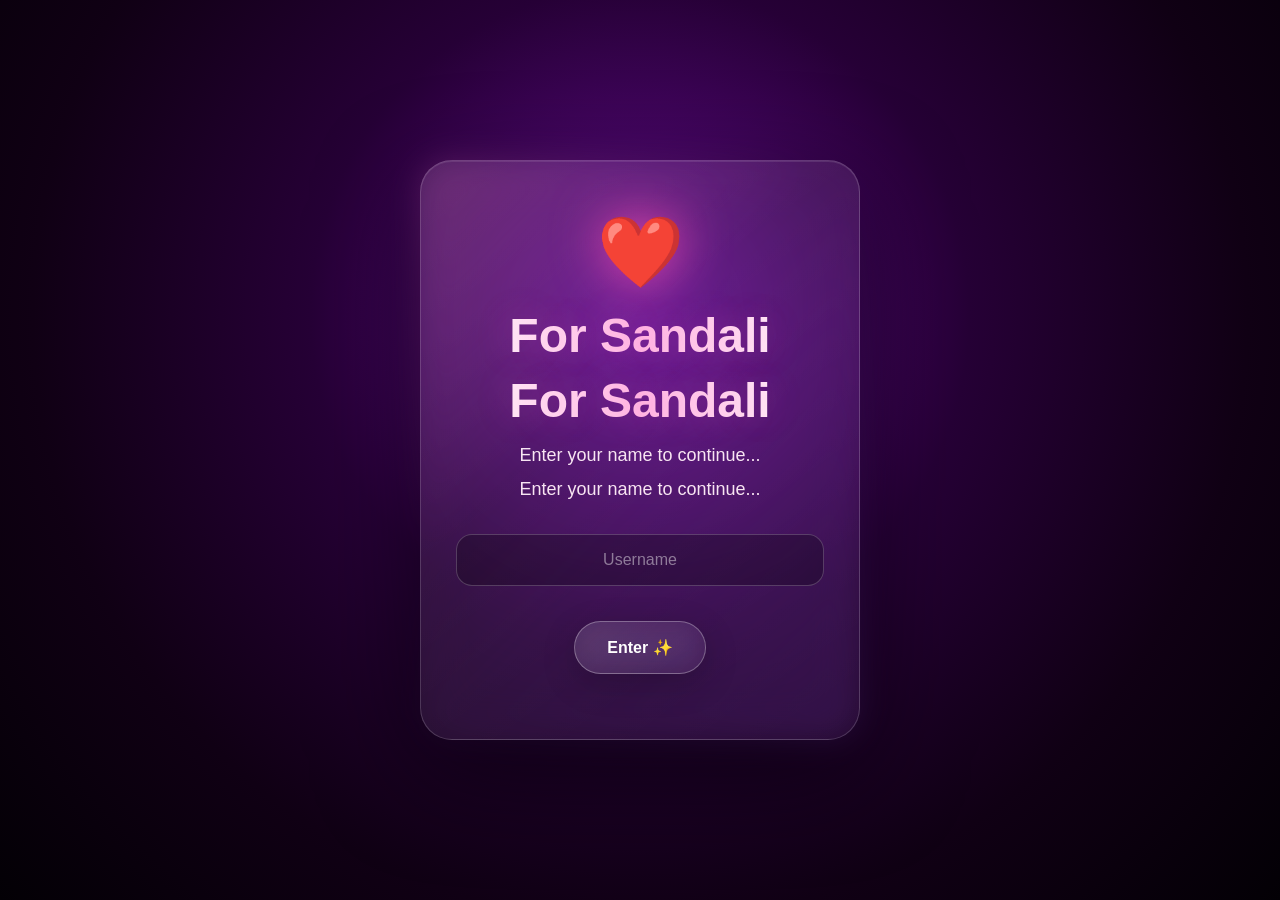
==== commit d47a98bf: "Update index.html" ====
--- a/index.html
+++ b/index.html
@@ -23,7 +23,10 @@
 <!-- ================================
      LOGIN
 ================================ -->
-@@ -26,9 +30,9 @@
+
+<section id="login" class="scene active">
+
+    <div class="login-box">
 
         <div class="login-heart">❤️</div>
 
@@ -35,7 +38,55 @@
 
         <input
             id="usernameInput"
-@@ -84,13 +88,13 @@
+            type="text"
+            placeholder="Username"
+            autocomplete="off"
+        >
+
+        <button id="loginButton" class="main-button">
+            Enter ✨
+        </button>
+
+        <p id="loginError" class="login-error"></p>
+
+    </div>
+
+</section>
+
+
+<!-- ================================
+     MUSIC
+================================ -->
+
+<input
+    type="file"
+    id="musicInput"
+    accept="audio/*"
+    hidden
+>
+
+<div id="musicControls" class="music-controls hidden">
+
+    <button id="musicButton">
+        🎵 Music
+    </button>
+
+    <button id="removeMusicButton">
+        🗑 Remove
+    </button>
+
+</div>
+
+<audio id="music" loop preload="auto">
+    <source src="audio/birthday.MP3" type="audio/mpeg">
+</audio>
+
+
+<!-- ================================
+     INTRO
+================================ -->
+
+<section id="intro" class="scene">
 
     <div class="scene-content">
 
@@ -52,7 +103,21 @@
             I made a little place<br>
             just for you. ❤️
         </p>
-@@ -112,19 +116,19 @@
+
+        <button id="startButton" class="main-button">
+            Enter My Little World ✨
+        </button>
+
+    </div>
+
+</section>
+
+
+<!-- ================================
+     BIRTHDAY
+================================ -->
+
+<section id="birthday" class="scene">
 
     <div class="scene-content">
 
@@ -76,7 +141,24 @@
             අද දවස ඔයාගේ...
             <br>
             ඒ නිසා මේ පොඩි surprise එකත් ඔයාට.
-@@ -149,11 +153,11 @@
+        </p>
+
+        <button id="memoriesButton" class="main-button">
+            Our Memories 📸
+        </button>
+
+    </div>
+
+</section>
+
+
+<!-- ================================
+     MEMORIES
+================================ -->
+
+<section id="memories" class="scene">
+
+    <div class="page-container">
 
         <div class="section-title">
 
@@ -91,7 +173,59 @@
                 Things I don't want to forget...
             </p>
 
-@@ -213,11 +217,11 @@
+        </div>
+
+
+        <!-- UPLOAD -->
+
+        <label
+            for="photoInput"
+            class="upload-box"
+            id="photoUploadBox"
+        >
+
+            <div class="upload-icon">
+                ＋
+            </div>
+
+            <strong>
+                Click to Upload Photos
+            </strong>
+
+            <small>
+                Select multiple photos
+            </small>
+
+        </label>
+
+        <input
+            type="file"
+            id="photoInput"
+            accept="image/*"
+            multiple
+            hidden
+        >
+
+
+        <div id="gallery" class="gallery"></div>
+
+
+        <button id="letterButton" class="main-button">
+            There's Something I Want To Say 💌
+        </button>
+
+    </div>
+
+</section>
+
+
+<!-- ================================
+     LETTER
+================================ -->
+
+<section id="letter" class="scene">
+
+    <div class="page-container letter-page">
 
         <div class="section-title">
 
@@ -106,7 +240,118 @@
                 There are things I don't always say...
             </p>
 
-@@ -336,13 +340,13 @@
+        </div>
+
+
+        <div
+            id="letterText"
+            class="letter-paper"
+            contenteditable="false"
+        >
+
+            <h2>සඳාලි,</h2>
+
+            <p>
+                අද ඔයාගේ birthday එක කියන එකට
+                වඩා, ඔයා මගේ ජීවිතේට ආපු එක ගැන
+                අද මට හිතෙන්නෙ.
+            </p>
+
+            <p>
+                සමහර මිනිස්සු අපේ ජීවිතේට එන්නේ
+                නිකම්ම වගේ පේන්න පුළුවන්.
+                ඒත් කාලයක් ගියාම තේරෙනවා,
+                ඒ කෙනා ආවේ අපේ දවස්
+                වෙනස් කරන්න කියලා.
+            </p>
+
+            <p>
+                ඔයා එක්ක ගෙවපු පොඩි පොඩි
+                moments පවා මට මතකයි.
+                සමහර ඒවාට ලොකු story එකක්
+                නැති උනාට, මට ඒවා special.
+            </p>
+
+            <p>
+                ඔයා එක්ක හිනා වෙච්ච වෙලාවක්,
+                කතා කරපු වෙලාවක්,
+                එකට හිටපු පොඩි moment එකක්
+                උනත් මට වටිනවා.
+            </p>
+
+            <p>
+                මම perfect කෙනෙක් නෙමෙයි.
+                ඒක මම දන්නවා.
+                ඒත් ඔයා වෙනුවෙන් මට පුළුවන්
+                තරම් හොඳ කෙනෙක් වෙන්න
+                මම හැමදාම try කරනවා.
+            </p>
+
+            <p>
+                ඉතින් අද මට කියන්න තියෙන්නේ
+                එක දෙයයි...
+            </p>
+
+            <p class="highlight">
+                ඔයා මගේ ජීවිතේ ඉන්න එක ගැන
+                මම ඇත්තටම සතුටුයි. ❤️
+            </p>
+
+            <p>
+                ඔයාගේ මේ අලුත් අවුරුද්ද
+                හිනාවෙන්, සතුටෙන්,
+                ලස්සන මතක වලින් පිරෙන්න
+                කියලා මම හදවතින්ම ප්‍රාර්ථනා කරනවා.
+            </p>
+
+            <p>
+                Happy Birthday, Sandali. 🎂❤️
+            </p>
+
+            <p class="signature">
+                — From someone who is really lucky
+                to have you ❤️
+            </p>
+
+        </div>
+
+
+        <div id="editControls" class="edit-controls hidden">
+
+            <p>
+                ✏️ Edit Mode
+            </p>
+
+            <button id="saveLetterButton" class="small-button">
+                💾 Save Letter
+            </button>
+
+        </div>
+
+
+        <div class="edit-hint">
+            Only Wolfixe can edit this letter.
+        </div>
+
+
+        <button id="secretButton" class="main-button">
+            One More Thing... 🔐
+        </button>
+
+    </div>
+
+</section>
+
+
+<!-- ================================
+     SECRET
+================================ -->
+
+<section id="secret" class="scene">
+
+    <div class="scene-content">
+
+        <div class="big-heart">
             ❤️
         </div>
 
@@ -123,7 +368,10 @@
             Before this little world ends...
         </p>
 
-@@ -353,14 +357,14 @@
+        <button id="revealButton" class="main-button">
+            Open My Last Message ❤️
+        </button>
+
 
         <div id="finalMessage" class="final-message">
 
@@ -141,7 +389,8 @@
                 මම හැමදාම ඔයාට ලොකු දේවල්
                 දෙන්න පුළුවන් කෙනෙක් වෙන්න
                 බැරි වෙන්න පුළුවන්.
-@@ -369,14 +373,14 @@
+                ඒත් ඔයාට හොඳ මතකයක්
+                වෙන්න පුළුවන් හැම moment එකක්ම
                 මට වටිනවා.
             </p>
 
@@ -157,3 +406,34 @@
             <h3 class="editable" data-edit-key="finalHeading">
                 Happy Birthday, Sandali 🎂
             </h3>
+
+            <div class="final-heart">
+                ❤️
+            </div>
+
+        </div>
+
+    </div>
+
+</section>
+
+
+<!-- ================================
+     PHOTO VIEWER
+================================ -->
+
+<div id="photoViewer" class="photo-viewer">
+
+    <button id="closeViewer" class="close-viewer">
+        ×
+    </button>
+
+    <img id="viewerImage" src="" alt="Photo">
+
+</div>
+
+
+<script src="script.js"></script>
+
+</body>
+</html>
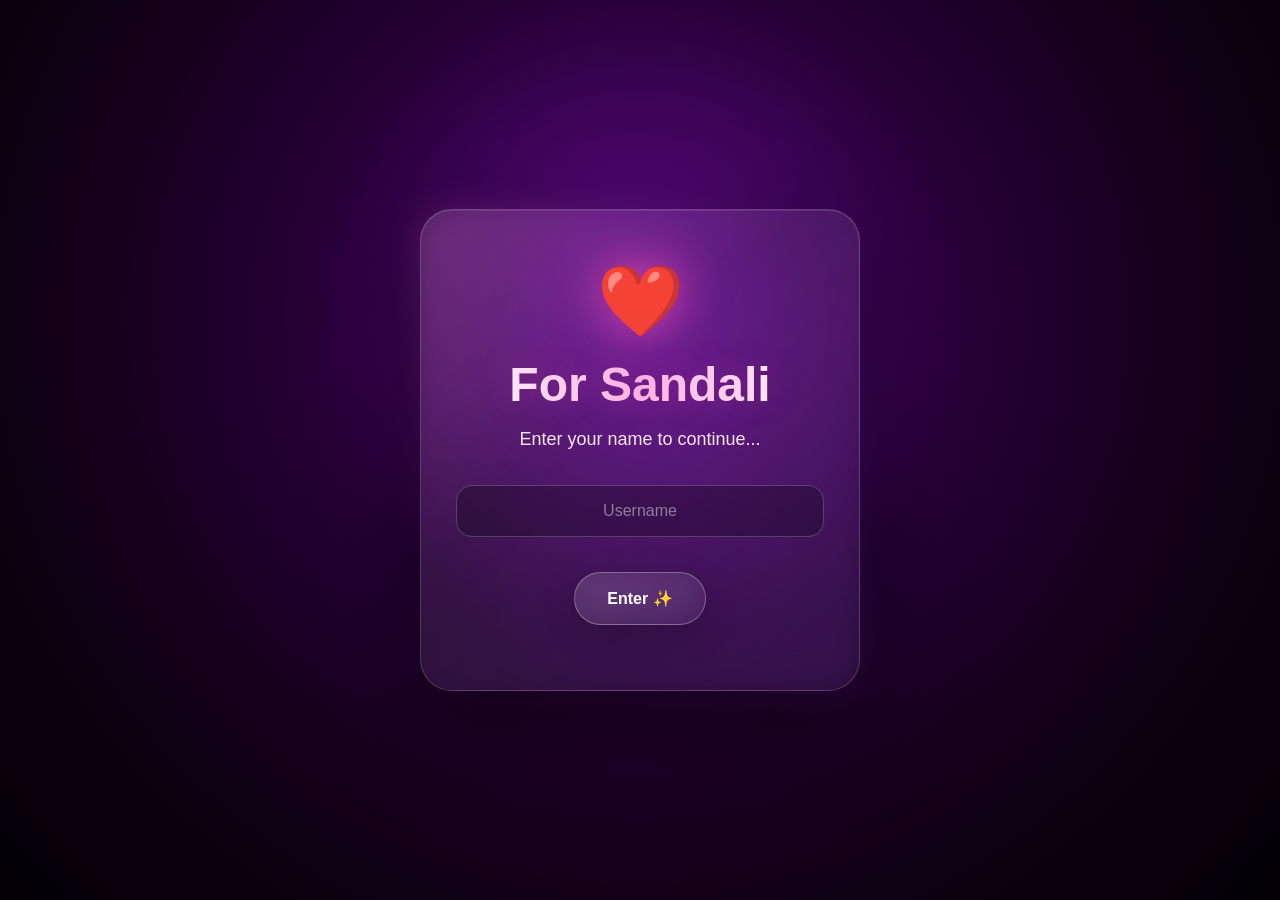
==== commit ea017f82: "Update index.html" ====
--- a/index.html
+++ b/index.html
@@ -30,10 +30,8 @@
 
         <div class="login-heart">❤️</div>
 
-        <h1>For Sandali</h1>
         <h1 class="editable" data-edit-key="loginTitle">For Sandali</h1>
 
-        <p>Enter your name to continue...</p>
         <p class="editable" data-edit-key="loginSubtitle">Enter your name to continue...</p>
 
         <input
@@ -90,15 +88,12 @@
 
     <div class="scene-content">
 
-        <div class="tiny-title">
         <div class="tiny-title editable" data-edit-key="introTiny">
             A LITTLE SOMETHING
         </div>
 
-        <h1>Sandali...</h1>
         <h1 class="editable" data-edit-key="introTitle">Sandali...</h1>
 
-        <p class="intro-line">
         <p class="intro-line editable" data-edit-key="introText">
             I made a little place<br>
             just for you. ❤️
@@ -121,7 +116,6 @@
 
     <div class="scene-content">
 
-        <div class="date">
         <div class="date editable" data-edit-key="birthdayDate">
             27 • 08 • 2026
         </div>
@@ -130,13 +124,10 @@
             🎂
         </div>
 
-        <h1>Happy Birthday</h1>
         <h1 class="editable" data-edit-key="birthdayTitle">Happy Birthday</h1>
 
-        <h2>Sandali ❤️</h2>
         <h2 class="editable" data-edit-key="birthdaySubtitle">Sandali ❤️</h2>
 
-        <p>
         <p class="editable" data-edit-key="birthdayText">
             අද දවස ඔයාගේ...
             <br>
@@ -162,13 +153,10 @@
 
         <div class="section-title">
 
-            <span>01</span>
             <span class="editable" data-edit-key="memoriesNum">01</span>
 
-            <h1>Our Memories</h1>
             <h1 class="editable" data-edit-key="memoriesTitle">Our Memories</h1>
 
-            <p>
             <p class="editable" data-edit-key="memoriesSubtitle">
                 Things I don't want to forget...
             </p>
@@ -229,13 +217,10 @@
 
         <div class="section-title">
 
-            <span>02</span>
             <span class="editable" data-edit-key="letterNum">02</span>
 
-            <h1>A Letter For You</h1>
             <h1 class="editable" data-edit-key="letterSectionTitle">A Letter For You</h1>
 
-            <p>
             <p class="editable" data-edit-key="letterSectionSubtitle">
                 There are things I don't always say...
             </p>
@@ -355,15 +340,12 @@
             ❤️
         </div>
 
-        <div class="tiny-title">
         <div class="tiny-title editable" data-edit-key="secretTiny">
             ONE LAST THING
         </div>
 
-        <h1>For You</h1>
         <h1 class="editable" data-edit-key="secretTitle">For You</h1>
 
-        <p>
         <p class="editable" data-edit-key="secretText">
             Before this little world ends...
         </p>
@@ -375,16 +357,13 @@
 
         <div id="finalMessage" class="final-message">
 
-            <h2>Sandali ❤️</h2>
             <h2 class="editable" data-edit-key="finalTitle">Sandali ❤️</h2>
 
-            <p>
             <p class="editable" data-edit-key="finalText1">
                 Happy Birthday to someone
                 who means so much to me.
             </p>
 
-            <p>
             <p class="editable" data-edit-key="finalText2">
                 මම හැමදාම ඔයාට ලොකු දේවල්
                 දෙන්න පුළුවන් කෙනෙක් වෙන්න
@@ -394,7 +373,6 @@
                 මට වටිනවා.
             </p>
 
-            <p>
             <p class="editable" data-edit-key="finalText3">
                 මේ birthday එකේ ඉඳන්
                 ඉස්සරහට එන හැම birthday එකක්ම
@@ -402,7 +380,6 @@
                 මම කැමතියි. ❤️
             </p>
 
-            <h3>
             <h3 class="editable" data-edit-key="finalHeading">
                 Happy Birthday, Sandali 🎂
             </h3>
@@ -433,7 +410,8 @@
 </div>
 
 
-<script src="script.js"></script>
+<script type="module" src="firebase-init.js"></script>
+<script defer src="script.js"></script>
 
 </body>
 </html>
